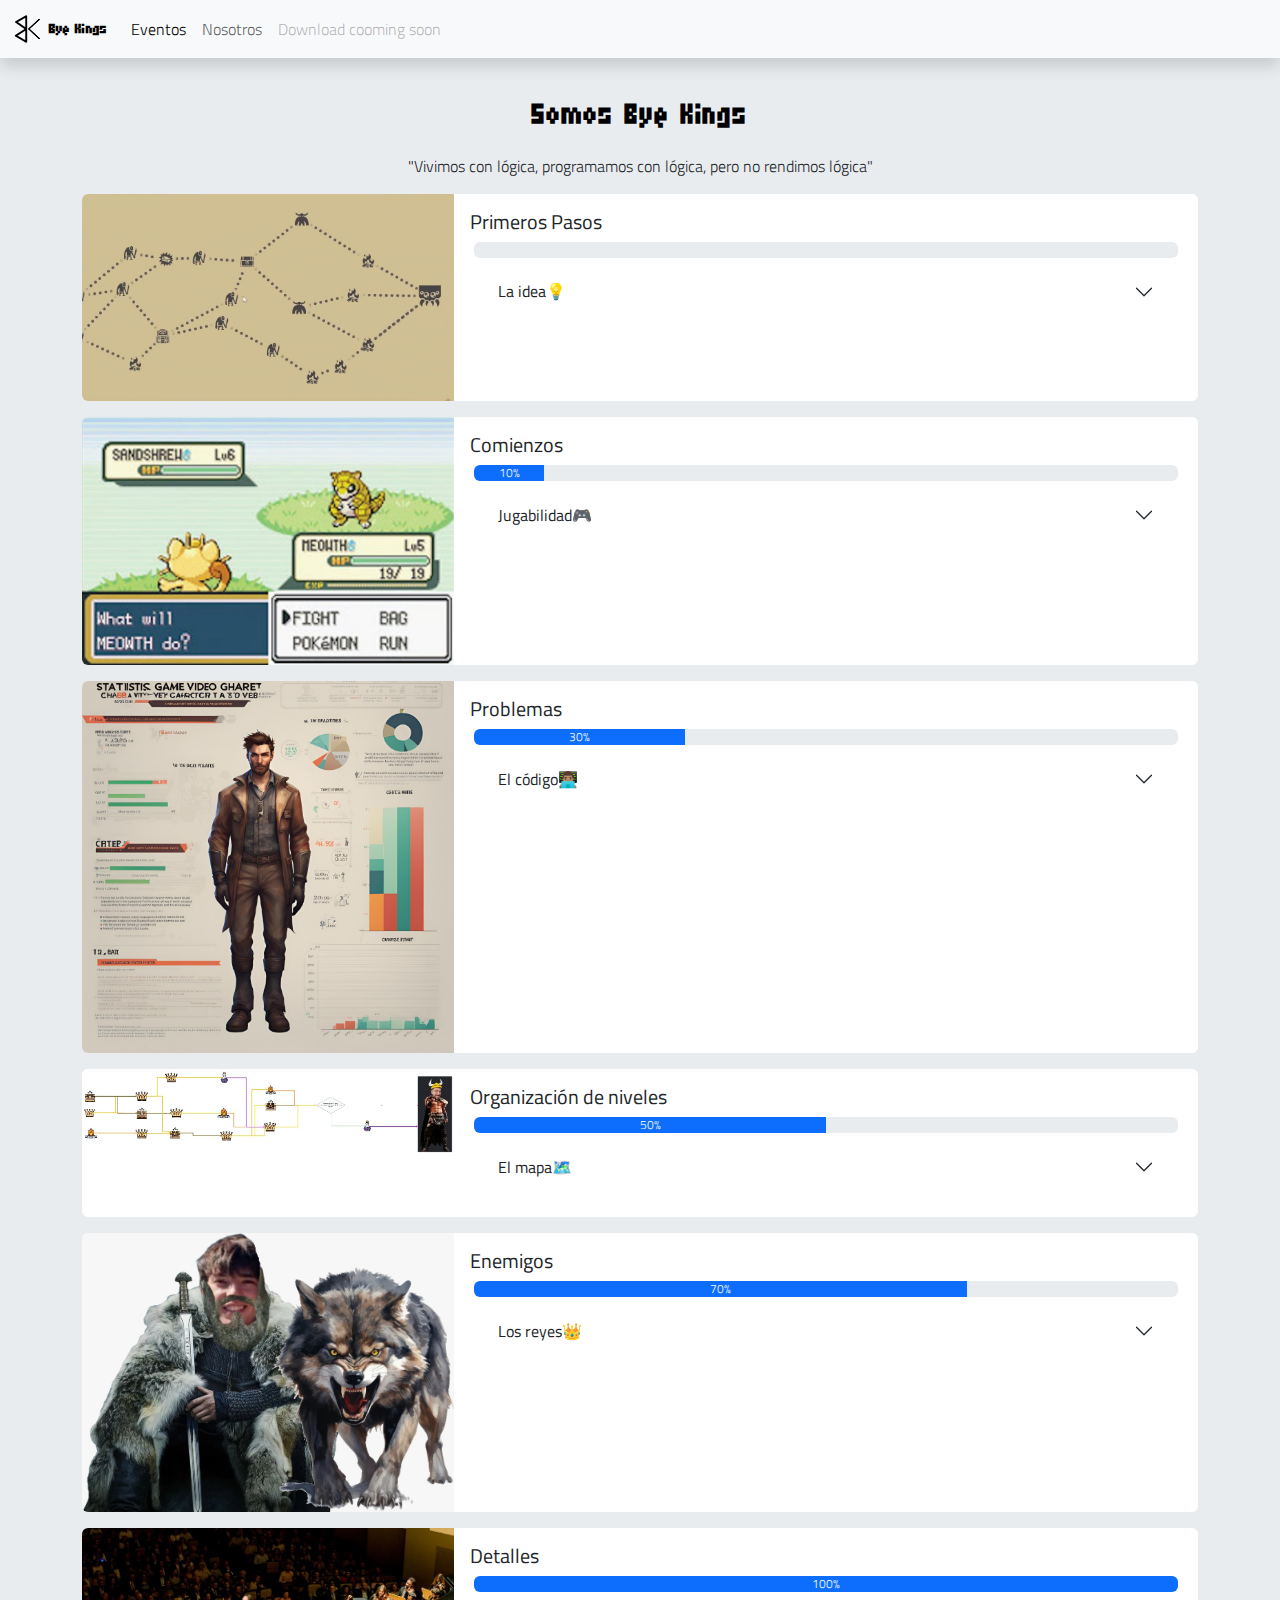
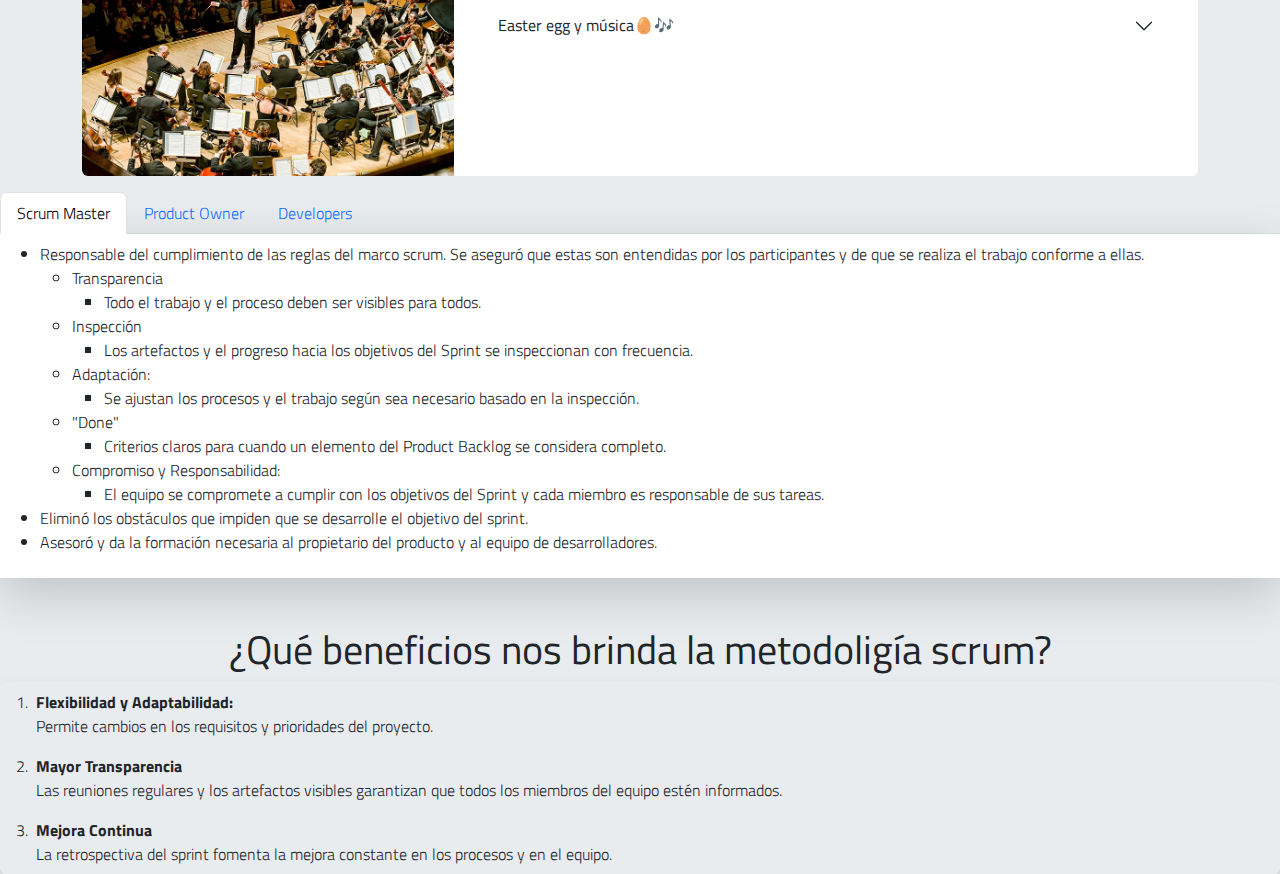
==== Index.html @ fb82991f "add web" ====
<!DOCTYPE html>
<html >

<head>
  <meta charset="UTF-8">
  <meta name="viewport" content="width=device-width, initial-scale=1.0">
  <title>Bye Kings</title>
  <link rel="icon" href="berkano.png" type="image/x-icon">
  <link href="https://cdn.jsdelivr.net/npm/bootstrap@5.3.3/dist/css/bootstrap.min.css" rel="stylesheet"
    integrity="sha384-QWTKZyjpPEjISv5WaRU9OFeRpok6YctnYmDr5pNlyT2bRjXh0JMhjY6hW+ALEwIH" crossorigin="anonymous">
  <link rel="stylesheet" href="style.css">
  <link rel="preconnect" href="https://fonts.googleapis.com">
  <link rel="preconnect" href="https://fonts.gstatic.com" crossorigin>
  <link href="https://fonts.googleapis.com/css2?family=Micro+5&display=swap" rel="stylesheet">
  <link href="https://fonts.googleapis.com/css2?family=Major+Mono+Display&family=Titillium+Web:ital,wght@0,200;0,300;0,400;0,600;0,700;0,900;1,200;1,300;1,400;1,600;1,700&display=swap" rel="stylesheet">

</head>

<body class="bg-body-secondary">
  <div class="shadow mb-4 bg-body-tertiary rounded">
    <nav class="navbar navbar-expand-lg bg-body-tertiary">
      <div class="container-fluid">
        <a class="navbar-brand micro-5-regular" href="Index.html">
          <img src="berkano.png" alt="berkanalogo">
          Bye Kings
        </a>
        <button class="navbar-toggler" type="button" data-bs-toggle="collapse" data-bs-target="#navbarNav"
          aria-controls="navbarNav" aria-expanded="false" aria-label="Toggle navigation">
          <span class="navbar-toggler-icon"></span>
        </button>
        <div class="collapse navbar-collapse" id="navbarNav">
          <ul class="navbar-nav">
            <li class="nav-item">
              <a class="nav-link active" aria-current="page" href="Index-2.html">Eventos</a>
            </li>
            <li class="nav-item">
              <a class="nav-link" href="Index-3.html">Nosotros</a>
            </li>
            <li class="nav-item download">
              <a class="nav-link disabled" aria-disabled="true">Download cooming soon</a>
            </li>
          </ul>
        </div>
      </div>
    </nav>
  </div>

  <div class="row text-center">
    <h1 class="text-black p-2 micro-5-regular">Somos Bye Kings</h1>
    <p>"Vivimos con lógica, programamos con lógica, pero no rendimos lógica"</p>
  </div>


  <div class="container">
    <div class="row">
      <div class="col">
        <div class="card mb-3 border-0">
          <div class="row g-0">
            <div class="col-md-4">
              <img src="Img/Home/map slay the spire.jpg" class="img-fluid rounded-start" alt="...">
            </div>
            <div class="col-md-8">
              <div class="card-body">
                <h5 class="card-title">Primeros Pasos</h5>
                <div class="progress m-1" role="progressbar" aria-label="Example with label" aria-valuenow="25"
                  aria-valuemin="0" aria-valuemax="100">
                  <div class="progress-bar" style="width: 0%">0%</div>
                </div>

                <div class="accordion accordion-flush" id="accordionFlushExample">
                  <div class="accordion-item m-2">
                    <h2 class="accordion-header">
                      <button class="accordion-button collapsed" type="button" data-bs-toggle="collapse"
                        data-bs-target="#flush-collapseOne" aria-expanded="false" aria-controls="flush-collapseOne">
                        La idea💡
                      </button>
                    </h2>
                    <div id="flush-collapseOne" class="accordion-collapse collapse"
                      data-bs-parent="#accordionFlushExample">
                      <div class="accordion-body">
                        Antes incluso de dividirnos los roles de trabajo, buscamos una idea central por la cual girará
                        todo el juego. En nuestro caso fue el azar, basandonos en otros juegos preexistentes, de los
                        cuales tomamos ciertas ideas.
                      </div>
                    </div>
                  </div>
                </div>
              </div>
            </div>
          </div>
        </div>
        <div class="col">
          <div class="card mb-3 border-0">
            <div class="row g-0">
              <div class="col-md-4">
                <img src="Img/Home/pokemon.jpg" class="img-fluid rounded-start" alt="...">
              </div>
              <div class="col-md-8">
                <div class="card-body">
                  <h5 class="card-title">Comienzos</h5>
                  <div class="progress m-1" role="progressbar" aria-label="Example with label" aria-valuenow="25"
                    aria-valuemin="0" aria-valuemax="100">
                    <div class="progress-bar" style="width: 10%">10%</div>
                  </div>

                  <div class="accordion accordion-flush" id="accordionFlushExample">
                    <div class="accordion-item m-2">
                      <h2 class="accordion-header">
                        <button class="accordion-button collapsed" type="button" data-bs-toggle="collapse"
                          data-bs-target="#flush-collapseTwo" aria-expanded="false" aria-controls="flush-collapseTwo">
                          Jugabilidad🎮
                        </button>
                      </h2>
                      <div id="flush-collapseTwo" class="accordion-collapse collapse"
                        data-bs-parent="#accordionFlushExample">
                        <div class="accordion-body">Luego de que cada uno tenga claro su rol, nos planteamos pequeñas
                          metas, por ejemplo definir a los vikingos y los reyes como el estilo del juego, el combate por
                          turno como la jugabilidad, los posibles eventos diferentes (fogata, enemigo, cofre y poción) y
                          un mapa como menú entre los distintos puntos.</div>
                      </div>
                    </div>
                  </div>
                </div>
              </div>
            </div>
          </div>
          <!---->
          <div class="col">
            <div class="card mb-3 border-0">
              <div class="row g-0">
                <div class="col-md-4">
                  <img src="Img/Home/stats.png" class="img-fluid rounded-start" alt="...">
                </div>
                <div class="col-md-8">
                  <div class="card-body">
                    <h5 class="card-title">Problemas</h5>
                    <div class="progress m-1" role="progressbar" aria-label="Example with label" aria-valuenow="25"
                      aria-valuemin="0" aria-valuemax="100">
                      <div class="progress-bar" style="width: 30%">30%</div>
                    </div>

                    <div class="accordion accordion-flush" id="accordionFlushExample">
                      <div class="accordion-item m-2">
                        <h2 class="accordion-header">
                          <button class="accordion-button collapsed" type="button" data-bs-toggle="collapse"
                            data-bs-target="#flush-collapseThree" aria-expanded="false"
                            aria-controls="flush-collapseThree">
                            El código👨🏽‍💻
                          </button>
                        </h2>
                        <div id="flush-collapseThree" class="accordion-collapse collapse"
                          data-bs-parent="#accordionFlushExample">
                          <div class="accordion-body">Durante el desarrollo de la jugabilidad se nos presentó el
                            problema del reinicio de las estadísticas al cambiar de Screens por lo que tuvimos que usar
                            una base de datos para poder manipularlos ya sea a través de los enemigos o los objetos.
                          </div>
                        </div>
                      </div>
                    </div>
                  </div>
                </div>
              </div>
            </div>
            <!---->
            <div class="col">
              <div class="card mb-3 border-0">
                <div class="row g-0">
                  <div class="col-md-4">
                    <img src="Img/Home/mapa bye kings.jpg" class="img-fluid rounded-start" alt="...">
                  </div>
                  <div class="col-md-8">
                    <div class="card-body">
                      <h5 class="card-title">Organización de niveles</h5>
                      <div class="progress m-1" role="progressbar" aria-label="Example with label" aria-valuenow="25"
                        aria-valuemin="0" aria-valuemax="100">
                        <div class="progress-bar" style="width: 50%">50%</div>
                      </div>

                      <div class="accordion accordion-flush" id="accordionFlushExample">
                        <div class="accordion-item m-2">
                          <h2 class="accordion-header">
                            <button class="accordion-button collapsed" type="button" data-bs-toggle="collapse"
                              data-bs-target="#flush-collapseFour" aria-expanded="false"
                              aria-controls="flush-collapseFour">
                              El mapa🗺️
                            </button>
                          </h2>
                          <div id="flush-collapseFour" class="accordion-collapse collapse"
                            data-bs-parent="#accordionFlushExample">
                            <div class="accordion-body">Mientras organizaremos como sería la aparición y el orden de los
                              eventos, también estábamos creando el funcionamiento de la aparición de objetos en los
                              cofres y la curación en las fogatas.</div>
                          </div>
                        </div>
                      </div>
                    </div>
                  </div>
                </div>
              </div>
              <div class="col">
                <div class="card mb-3 border-0">
                  <div class="row g-0">
                    <div class="col-md-4">
                      <img src="Img/Home/laucha king.jpg" class="img-fluid rounded-start" alt="...">
                    </div>
                    <div class="col-md-8">
                      <div class="card-body">
                        <h5 class="card-title">Enemigos</h5>
                        <div class="progress m-1" role="progressbar" aria-label="Example with label" aria-valuenow="25"
                          aria-valuemin="0" aria-valuemax="100">
                          <div class="progress-bar" style="width: 70%">70%</div>
                        </div>

                        <div class="accordion accordion-flush" id="accordionFlushExample">
                          <div class="accordion-item m-2">
                            <h2 class="accordion-header">
                              <button class="accordion-button collapsed" type="button" data-bs-toggle="collapse"
                                data-bs-target="#flush-collapseFive" aria-expanded="false"
                                aria-controls="flush-collapseFive">
                                Los reyes👑
                              </button>
                            </h2>
                            <div id="flush-collapseFive" class="accordion-collapse collapse"
                              data-bs-parent="#accordionFlushExample">
                              <div class="accordion-body">Nos encargamos de crear no solo a los distintos enemigos sino
                                que agregamos la estadística de Critico y Velocidad para agregarle más variabilidad a
                                las partidas de cada juego. Aunque se nos presentaron errores a la hora de calcular el
                                daño y la reducción de vida tanto en el jugador como en el enemigo
                                logramos solucionarlos.</div>
                            </div>
                          </div>
                        </div>
                      </div>
                    </div>
                  </div>
                </div>
                <!---->
                <div class="col">
                  <div class="card mb-3 border-0">
                    <div class="row g-0">
                      <div class="col-md-4">
                        <img src="Img/Home/le pagamos a todos esos .jpg" class="img-fluid rounded-start" alt="...">
                      </div>
                      <div class="col-md-8">
                        <div class="card-body">
                          <h5 class="card-title">Detalles</h5>
                          <div class="progress m-1" role="progressbar" aria-label="Example with label"
                            aria-valuenow="25" aria-valuemin="0" aria-valuemax="100">
                            <div class="progress-bar" style="width: 100%">100%</div>
                          </div>

                          <div class="accordion accordion-flush" id="accordionFlushExample">
                            <div class="accordion-item m-2">
                              <h2 class="accordion-header">
                                <button class="accordion-button collapsed" type="button" data-bs-toggle="collapse"
                                  data-bs-target="#flush-collapseSix" aria-expanded="false"
                                  aria-controls="flush-collapseSix">
                                  Easter egg y música🥚🎶
                                </button>
                              </h2>
                              <div id="flush-collapseSix" class="accordion-collapse collapse"
                                data-bs-parent="#accordionFlushExample">
                                <div class="accordion-body">Por último tuvimos que pulir algunos detalles ya sea con la
                                  música y los efectos de sonido, pequeños cambios en las estadísticas para facilitar el
                                  juego y agregar las pantallas finales ya sea luego de perder o ganar una partida. Y
                                  agregar la posibilidad de revivir al perder por primera vez.
                                </div>
                              </div>
                            </div>
                          </div>
                        </div>
                      </div>
                    </div>
                  </div>
                  <!---->
                </div>
              </div>
            </div>
          </div>
        </div>
      </div>
    </div>
  </div>







  <ul class="nav nav-tabs col-sm-12">
    <li class="nav-item bg-body-secondary" role="presentation">
      <button class="nav-link active" data-bs-toggle="tab" id="home-tab" type="button" data-bs-target="#home" role="tab"
        aria-controls="home" aria-selected="true" aria-current="page">Scrum Master</button>
    </li>
    <li class="nav-item">
      <button class="nav-link" data-bs-toggle="tab" id="proyect-tab" type="button" data-bs-target="#proyect" role="tab"
        aria-controls="proyect" aria-selected="true" aria-current="page">Product Owner</button>
    </li>
    <li class="nav-item">
      <button class="nav-link" data-bs-toggle="tab" id="developers-tab" type="button" data-bs-target="#developers"
        role="tab" aria-controls="developers" aria-selected="true" aria-current="page">Developers</button>
    </li>
  </ul>
  <div class="shadow-lg tab-content bg-white  p-2" id="myTabControl">
    <div class="tab-pane fade show active " role="tabpanel" id="home" aria-labelledby="home-tab" tabindex="0">
      <ul>
        <li>Responsable del cumplimiento de las reglas del marco scrum. Se aseguró que estas
          son entendidas por los participantes y de que se realiza el trabajo conforme a ellas.
          <ul>
            <li>
              Transparencia
              <ul><li> Todo el trabajo y el proceso deben ser visibles para todos.</li></ul>
            </li>
            <li>
              Inspección
              <ul><li>Los artefactos y el progreso hacia los objetivos del Sprint se inspeccionan con frecuencia.</li></ul>

            </li>
            <li>
              Adaptación:
              <ul><li>Se ajustan los procesos y el trabajo según sea necesario basado en la inspección.</li></ul>
              
            </li>
            <li>
              "Done"
              <ul><li>Criterios claros para cuando un elemento del Product Backlog se considera completo.</li></ul>
            </li>
            <li>
              Compromiso y Responsabilidad:
              <ul><li>El equipo se compromete a cumplir con los objetivos del Sprint y cada miembro es responsable de sus tareas.</li></ul>

            </li>
          </ul>
        </li>
        <li>Eliminó los obstáculos que impiden que se desarrolle el objetivo del sprint.</li>
        <li>Asesoró y da la formación necesaria al propietario del producto y al equipo de desarrolladores.</li>
      </ul>
    </div>
    <div class="tab-pane fade" id="proyect" role="tabpanel" aria-labelledby="proyect-tab" tabindex="0">
      <ul>
        <li>Recolectó información del cliente.
          <ul>
            <li>
              Crear y Mantener el Product Backlog
              <ul><li>El PO es responsable de crear y mantener el Product Backlog, una lista priorizada de todas las características, funcionalidades, mejoras y correcciones que se requieren en el producto.</li></ul>
          </li>
          <li>
            Refinar el Product Backlog
            <ul><li>
              Trabaja continuamente en la definición y detalle de las historias de usuario, asegurando que estén bien entendidas y desglosadas en tareas manejables.
            </li></ul>
          </li>
        </ul>
        </li>
        <li> Se aseguró de que el equipo Scrum trabaje de forma adecuada desde la perspectiva del negocio.</li>
        <li>Simepre definió la vision del producto
          <ul>
            <li>
              Comunicar la Visión del Producto
              <ul><li>Mantuvo una visión clara y definida del producto y se asegura de que todos los miembros del equipo la comprendan.</li></ul>
            </li>
            <li>
              Alinear el Equipo con los Objetivos del Negocio
              <ul><li>Actúo como puente entre las partes interesadas y el equipo de desarrollo, asegurando que el equipo trabaje en las características que generan más valor.</li></ul>
            </li>
          </ul>
        </li>

        
      </ul>
    </div>
    <div class="tab-pane fade" id="developers" role="tabpanel" aria-labelledby="developers-tab" tabindex="0">
      <ul>
        <li>Cada uno de los profesionales que realizan la entrega del incremento de producto generado en cada sprint
          (denominado incremento). Esta entrega realizó en una Week scrum, en la que semanalmente se fueron haciendo las entregas.</li>
        <li>En este secetor encontramos diferentes roles:
          <ul>
            <li>UX/UI</li>
            <li>Software developer</li>
            <li>Web developer</li>
          </ul>
        </li>
        <li>
          A pesar de los diferentes roles, los programadores se fueron ayudando mutuamente asi poder terminar más rapido la tarea.
        </li>
      </ul>
    </div>
  </div>

<div class="row mt-5">
  <div class="col ">
    <h1 class="text-center">¿Qué beneficios nos brinda la metodoligía scrum?</h1>

    <ol class="list-group list-group-numbered shadow">
      <li class="list-group-item d-flex justify-content-between align-items-start bg-body-secondary border-0">
        <div class="ms-2 me-auto">
          <div class="fw-bold">Flexibilidad y Adaptabilidad:</div>
          Permite cambios en los requisitos y prioridades del proyecto.
        </div>
      </li>
      <li class="list-group-item d-flex justify-content-between align-items-start bg-body-secondary border-0">
        <div class="ms-2 me-auto">
          <div class="fw-bold">Mayor Transparencia</div>
          Las reuniones regulares y los artefactos visibles garantizan que todos los miembros del equipo estén informados.
        </div>
      </li>
      <li class="list-group-item d-flex justify-content-between align-items-start bg-body-secondary border-0">
        <div class="ms-2 me-auto">
          <div class="fw-bold">Mejora Continua</div>
          La retrospectiva del sprint fomenta la mejora constante en los procesos y en el equipo.
        </div>
      </li>
    </ol>
  </div>
</div>





  <script src="https://cdn.jsdelivr.net/npm/@popperjs/core@2.11.8/dist/umd/popper.min.js"
    integrity="sha384-I7E8VVD/ismYTF4hNIPjVp/Zjvgyol6VFvRkX/vR+Vc4jQkC+hVqc2pM8ODewa9r"
    crossorigin="anonymous"></script>
  <script src="https://cdn.jsdelivr.net/npm/bootstrap@5.3.3/dist/js/bootstrap.min.js"
    integrity="sha384-0pUGZvbkm6XF6gxjEnlmuGrJXVbNuzT9qBBavbLwCsOGabYfZo0T0to5eqruptLy"
    crossorigin="anonymous"></script>
</body>
<footer>




</footer>







</html>
---- style.css ----
body
{
    font-family: "Titillium Web", sans-serif;
  font-weight: 300;
  font-style: normal;
      
}
.download
{
    float: right;
}

.carousel
{
    width: 100%;
    background: rgb(170, 170, 170);
}

.micro-5-regular {
    font-family: "Micro 5", sans-serif;
    font-weight: 1000;
    font-style: normal;
  }
.cit
{
    height: 300px;
}
.lista{
    float: left;

}
.ico
{
    height: 50px;
}
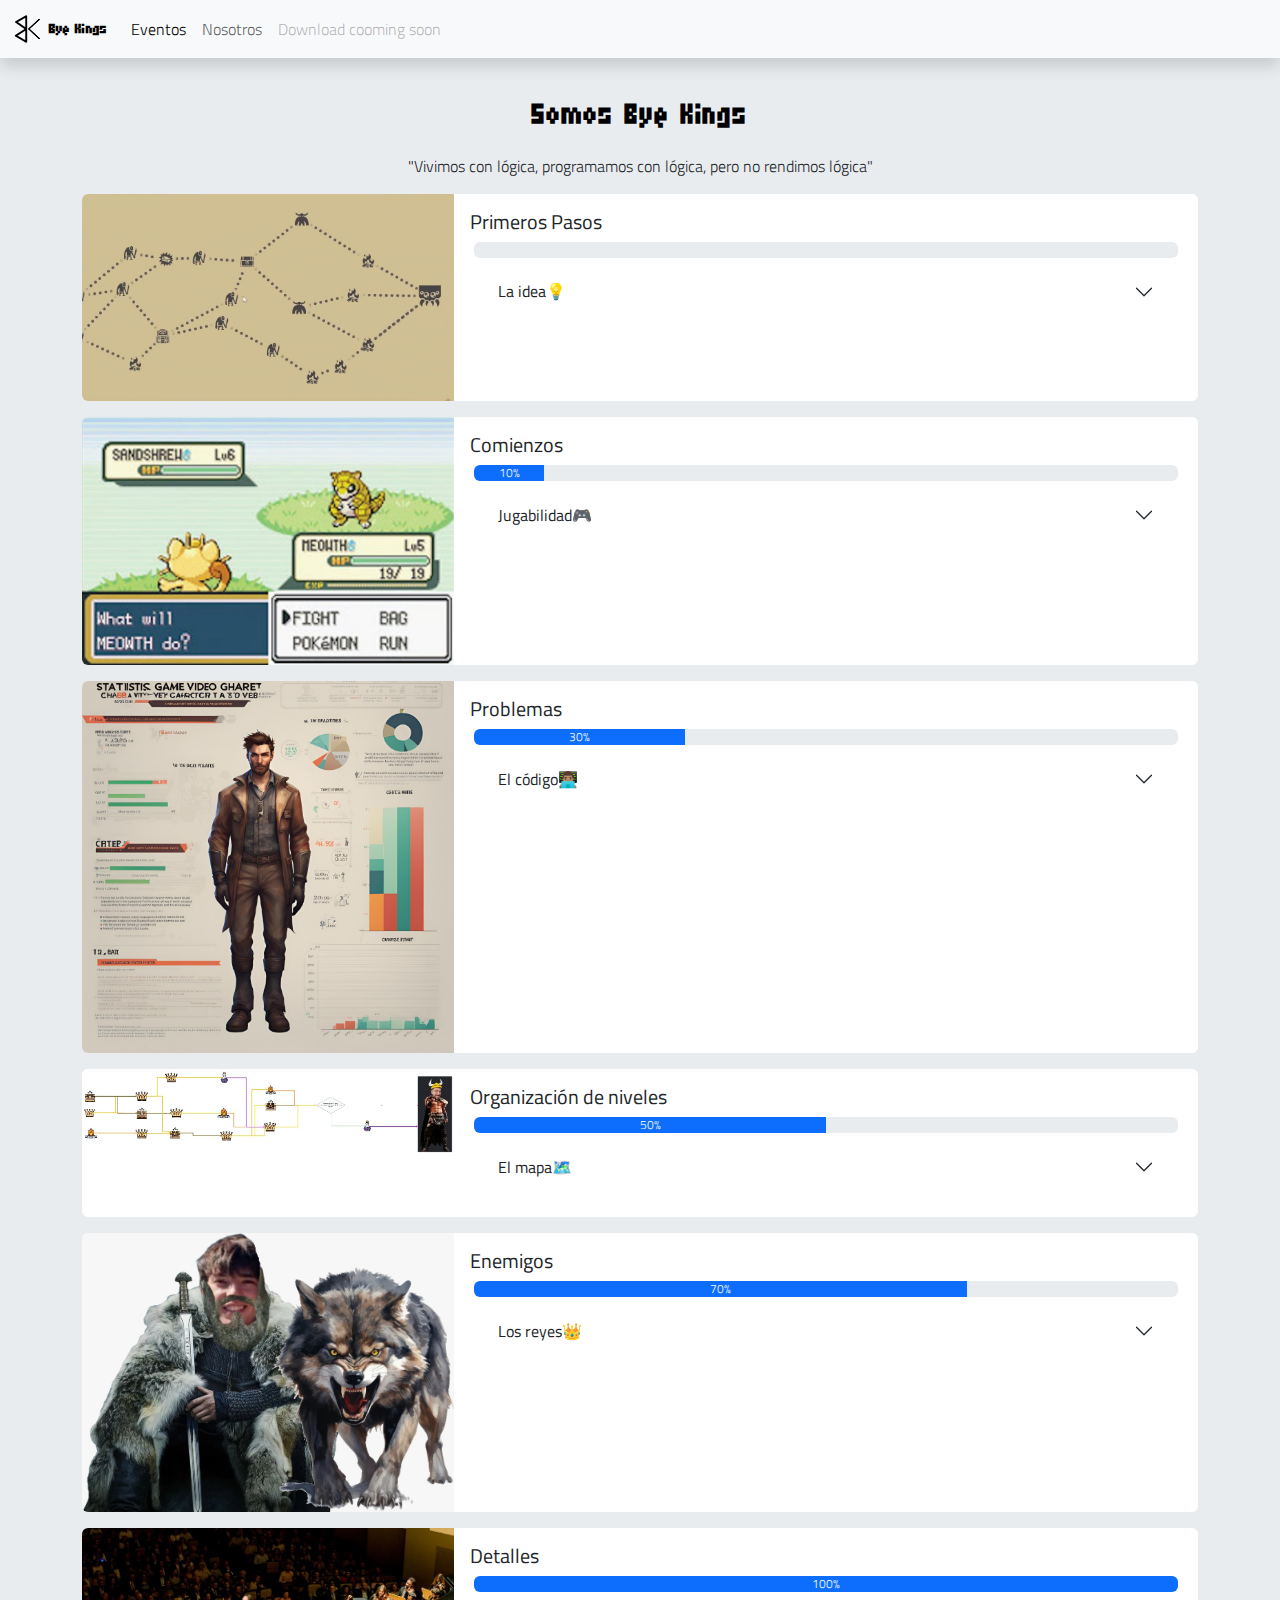
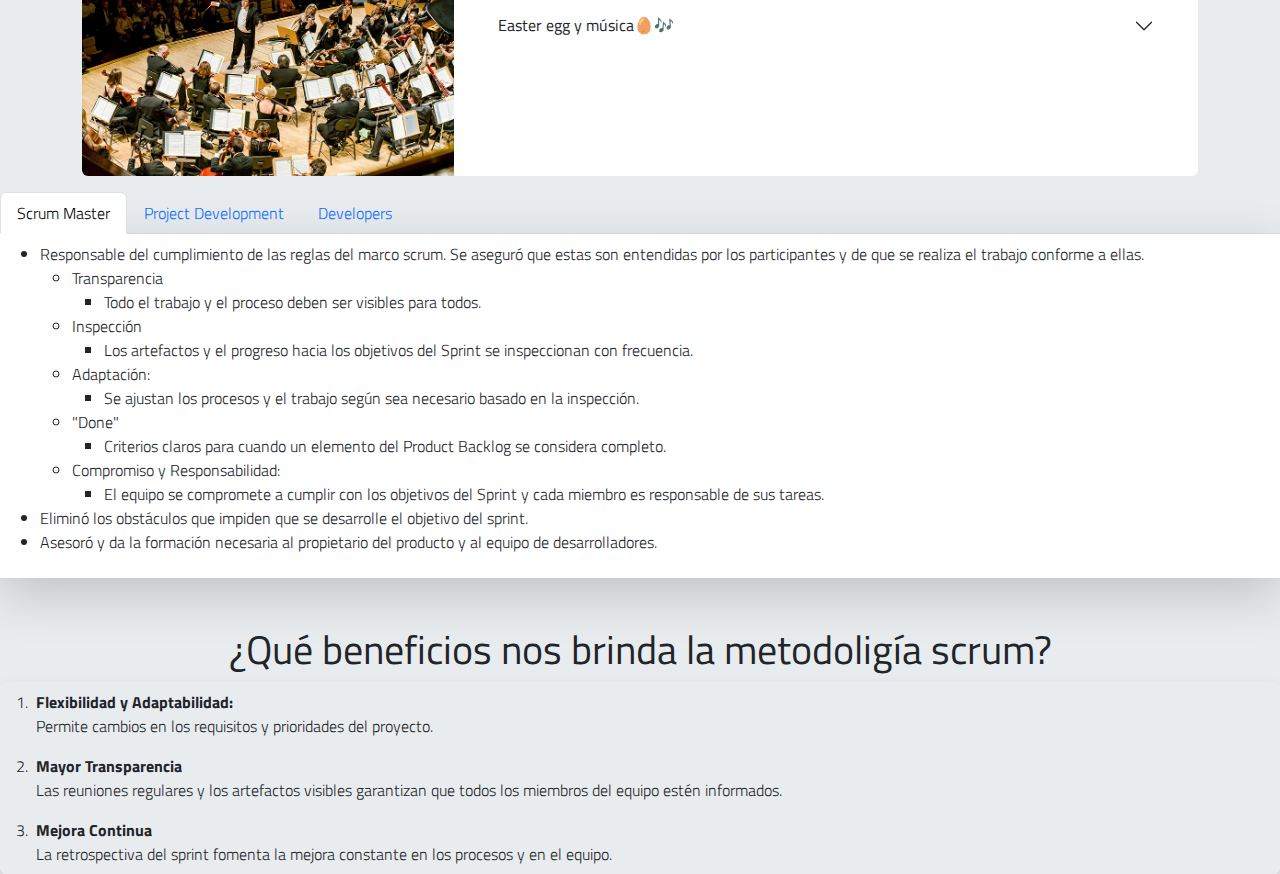
==== commit 1bf3d692: "modified juegazo.aia" ====
--- a/Index.html
+++ b/Index.html
@@ -79,9 +79,9 @@
                       data-bs-parent="#accordionFlushExample">
                       <div class="accordion-body">
                         Antes incluso de dividirnos los roles de trabajo, buscamos una idea central por la cual girará
-                        todo el juego. En nuestro caso fue el azar, basandonos en otros juegos preexistentes, de los
-                        cuales tomamos ciertas ideas.
-                      </div>
+                        todo el juego. En nuestro caso fue el azar, basandonos en Slay the spire, del cual tomamos ciertas ideas.
+                      </div>
+                      <p>Repartimos los roles y nos propusimos las metas para cada uno. También pactamos las reuniones semanales.</p>
                     </div>
                   </div>
                 </div>
@@ -117,6 +117,22 @@
                           metas, por ejemplo definir a los vikingos y los reyes como el estilo del juego, el combate por
                           turno como la jugabilidad, los posibles eventos diferentes (fogata, enemigo, cofre y poción) y
                           un mapa como menú entre los distintos puntos.</div>
+                          <p>
+                            <ul>
+                              <li>Scrum Master
+                                <ul><li>
+                                  Organizo el tiempo, y repartio las tareas de grupo.
+                                  <p>- Setear y organizar la screen1.</p>
+                                </li></ul>
+                              </li>
+                              <li>Project Development
+                                <ul><li>Explicó que el videojuego se tendría que poder jugar en un celular.</li></ul>
+                              </li>
+                              <li>Developer Team
+                                <ul><li>Empezaron a desarrollar la logica y el mapa.</li></ul>
+                              </li>
+                            </ul>
+                          </p>
                       </div>
                     </div>
                   </div>
@@ -154,6 +170,21 @@
                             problema del reinicio de las estadísticas al cambiar de Screens por lo que tuvimos que usar
                             una base de datos para poder manipularlos ya sea a través de los enemigos o los objetos.
                           </div>
+                          <p>
+                            <ul>
+                              <li>Scrum Master
+                                <ul><li>
+                                  <p>Organizo semanalmente las reuniones. Donde se discutieron los avances del proyecto.</p>
+                                </li></ul>
+                              </li>
+                              <li>Project Development
+                                <ul><li>Detalló y resumió los puntos importantes a tener en cuenta a desarrollar el videojuego según requisitos y condiciones del cliente.</li></ul>
+                              </li>
+                              <li>Developer Team
+                                <ul><li>Dividieron el mapa en eventos con sus respectivas características y opciones, además de solucionar bugs.</li></ul>
+                              </li>
+                            </ul>
+                          </p>
                         </div>
                       </div>
                     </div>
@@ -190,7 +221,23 @@
                             <div class="accordion-body">Mientras organizaremos como sería la aparición y el orden de los
                               eventos, también estábamos creando el funcionamiento de la aparición de objetos en los
                               cofres y la curación en las fogatas.</div>
+                              <p>
+                                <ul>
+                                  <li>Scrum Master
+                                    <ul><li>
+                                      <p>Evaluó si cada puesto cumplia con las tareas propuestas, y incorporandose en las mismas para poder entender, explicar y ayudar.</p>
+                                    </li></ul>
+                                  </li>
+                                  <li>Project Development
+                                    <ul><li>Revisó que los requisitos del cliente se estes cumpliendo el tiempo y forma.</li></ul>
+                                  </li>
+                                  <li>Developer Team
+                                    <ul><li>Organizamos los eventos con sus elementos y posibilidades de aparición.</li></ul>
+                                  </li>
+                                </ul>
+                              </p>
                           </div>
+                          
                         </div>
                       </div>
                     </div>
@@ -227,6 +274,21 @@
                                 las partidas de cada juego. Aunque se nos presentaron errores a la hora de calcular el
                                 daño y la reducción de vida tanto en el jugador como en el enemigo
                                 logramos solucionarlos.</div>
+                                <p>
+                                  <ul>
+                                    <li>Scrum Master
+                                      <ul><li>
+                                        <p>Profundizó en los parametros escenciales que se tuvieron en cuenta para ampliar las posibilidades del juego.</p>
+                                      </li></ul>
+                                    </li>
+                                    <li>Project Development
+                                      <ul><li>Comunicó al equipo de la necesidad de utilizar imagenes personalizadas para identificar a los enemigos.</li></ul>
+                                    </li>
+                                    <li>Developer Team
+                                      <ul><li>Descargaron las imagenes y codificaron el sistema batallas incorporando profundidad al juego.</li></ul>
+                                    </li>
+                                  </ul>
+                                </p>
                             </div>
                           </div>
                         </div>
@@ -265,6 +327,25 @@
                                   juego y agregar las pantallas finales ya sea luego de perder o ganar una partida. Y
                                   agregar la posibilidad de revivir al perder por primera vez.
                                 </div>
+                                <p>
+                                  <ul>
+                                    <li>Scrum Master
+                                      <ul><li>
+                                        <p>Ultimó detalles de presentación y desarrollo en cuestiones de proyecto.</p>
+                                      </li></ul>
+                                    </li>
+                                    <li>Project Development
+                                      <ul><li>Verificó el cumplimiento de los objetivos propuestos, y ayudo en el desarrollo de comentarios de caracter cómico.</li></ul>
+                                    </li>
+                                    <li>Developer Team
+                                      <ul><li>Incorporó efectos de sonido y comentarios, para finalizar la programación del proyecto.</li></ul>
+                                    </li>
+                                    <li>
+                                      Web Developer
+                                      <ul><li>Creo una página web, para mostrar nuestro proyecto y expandir información al público.</li></ul>
+                                    </li>
+                                  </ul>
+                                </p>
                               </div>
                             </div>
                           </div>
@@ -295,7 +376,7 @@
     </li>
     <li class="nav-item">
       <button class="nav-link" data-bs-toggle="tab" id="proyect-tab" type="button" data-bs-target="#proyect" role="tab"
-        aria-controls="proyect" aria-selected="true" aria-current="page">Product Owner</button>
+        aria-controls="proyect" aria-selected="true" aria-current="page">Project Development</button>
     </li>
     <li class="nav-item">
       <button class="nav-link" data-bs-toggle="tab" id="developers-tab" type="button" data-bs-target="#developers"
